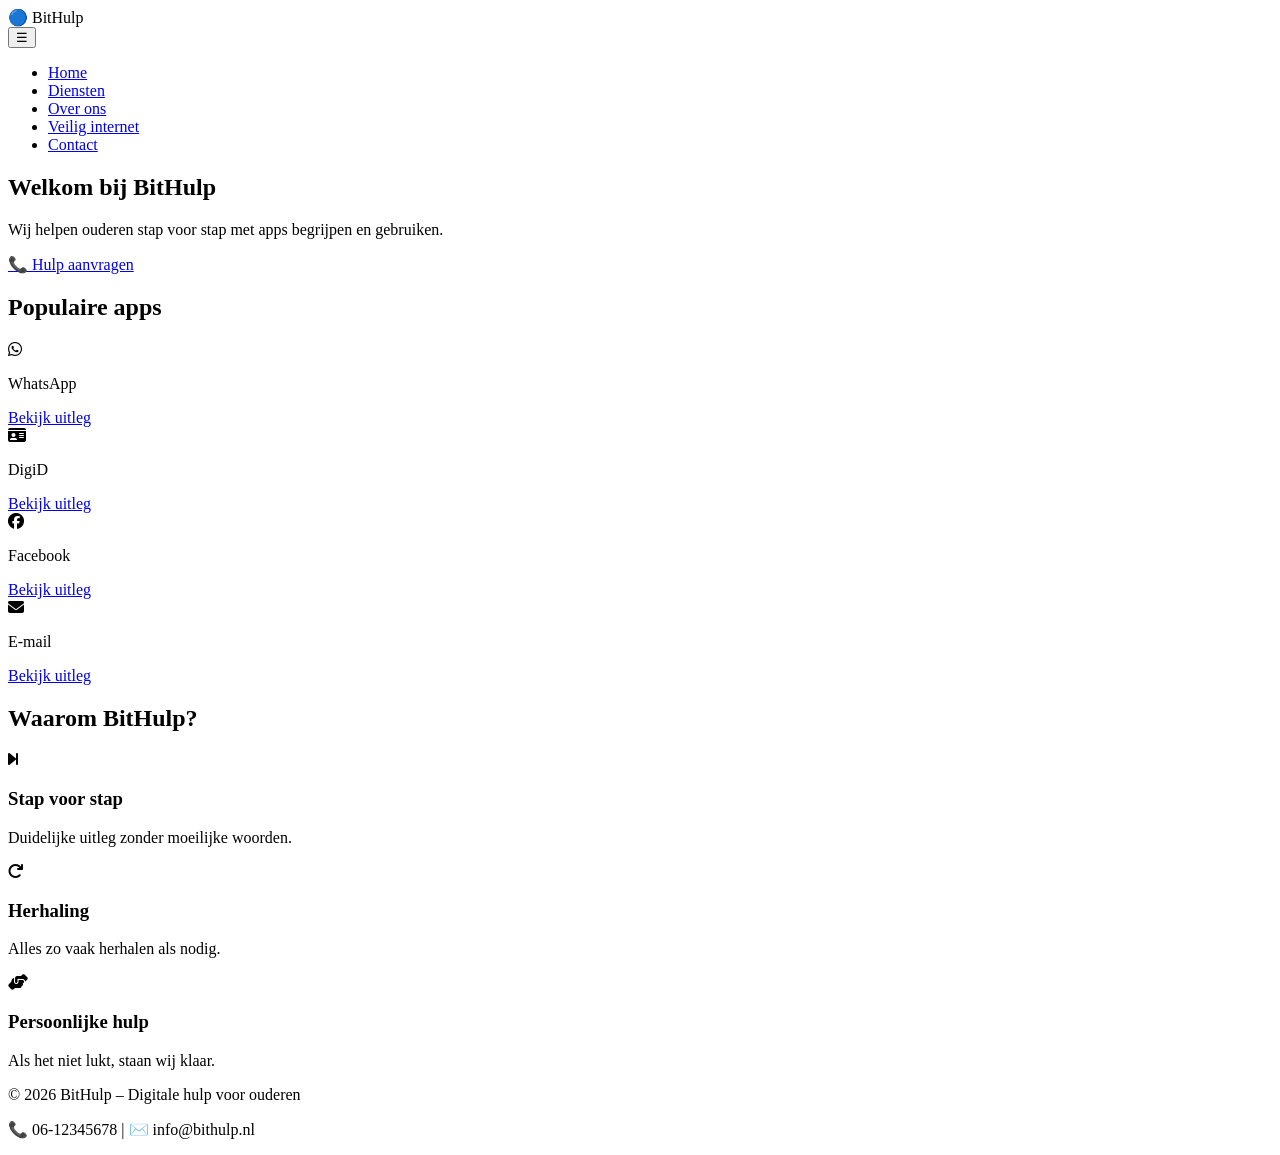
==== index.html @ cb2e79d6 "Add index.html - Homepage BitHulp This is the initial HTML structure for the BitHulp website, includ" ====
<!DOCTYPE html>
<html lang="nl">
<head>
  <meta charset="UTF-8" />
  <meta name="viewport" content="width=device-width, initial-scale=1.0"/>
  <title>BitHulp – Digitale hulp voor ouderen</title>
  <link rel="stylesheet" href="css/style.css"/>
  <link rel="stylesheet" href="https://cdnjs.cloudflare.com/ajax/libs/font-awesome/6.5.0/css/all.min.css"/>
</head>
<body>
  <nav class="navbar">
    <div class="nav-logo">🔵 BitHulp</div>
    <button class="menu-toggle" onclick="toggleMenu()">&#9776;</button>
    <ul class="nav-links" id="navLinks">
      <li><a href="index.html">Home</a></li>
      <li><a href="diensten.html">Diensten</a></li>
      <li><a href="over-ons.html">Over ons</a></li>
      <li><a href="veilig-internet.html">Veilig internet</a></li>
      <li><a href="contact.html">Contact</a></li>
    </ul>
  </nav>
  <section class="hero">
    <div class="hero-content">
      <h1>Welkom bij BitHulp</h1>
      <p>Wij helpen ouderen stap voor stap met apps begrijpen en gebruiken.</p>
      <a href="contact.html" class="btn-main">📞 Hulp aanvragen</a>
    </div>
  </section>
  <section class="section">
    <h2>Populaire apps</h2>
    <div class="app-grid">
      <div class="app-card"><i class="fab fa-whatsapp"></i><p>WhatsApp</p><a href="diensten.html" class="btn-small">Bekijk uitleg</a></div>
      <div class="app-card"><i class="fas fa-id-card"></i><p>DigiD</p><a href="diensten.html" class="btn-small">Bekijk uitleg</a></div>
      <div class="app-card"><i class="fab fa-facebook"></i><p>Facebook</p><a href="diensten.html" class="btn-small">Bekijk uitleg</a></div>
      <div class="app-card"><i class="fas fa-envelope"></i><p>E-mail</p><a href="diensten.html" class="btn-small">Bekijk uitleg</a></div>
    </div>
  </section>
  <section class="section section-alt">
    <h2>Waarom BitHulp?</h2>
    <div class="feature-grid">
      <div class="feature-card"><i class="fas fa-step-forward"></i><h3>Stap voor stap</h3><p>Duidelijke uitleg zonder moeilijke woorden.</p></div>
      <div class="feature-card"><i class="fas fa-redo"></i><h3>Herhaling</h3><p>Alles zo vaak herhalen als nodig.</p></div>
      <div class="feature-card"><i class="fas fa-hands-helping"></i><h3>Persoonlijke hulp</h3><p>Als het niet lukt, staan wij klaar.</p></div>
    </div>
  </section>
  <footer class="footer">
    <p>&copy; 2026 BitHulp – Digitale hulp voor ouderen</p>
    <p>📞 06-12345678 | ✉️ info@bithulp.nl</p>
  </footer>
  <script src="js/main.js"></script>
</body>
</html>
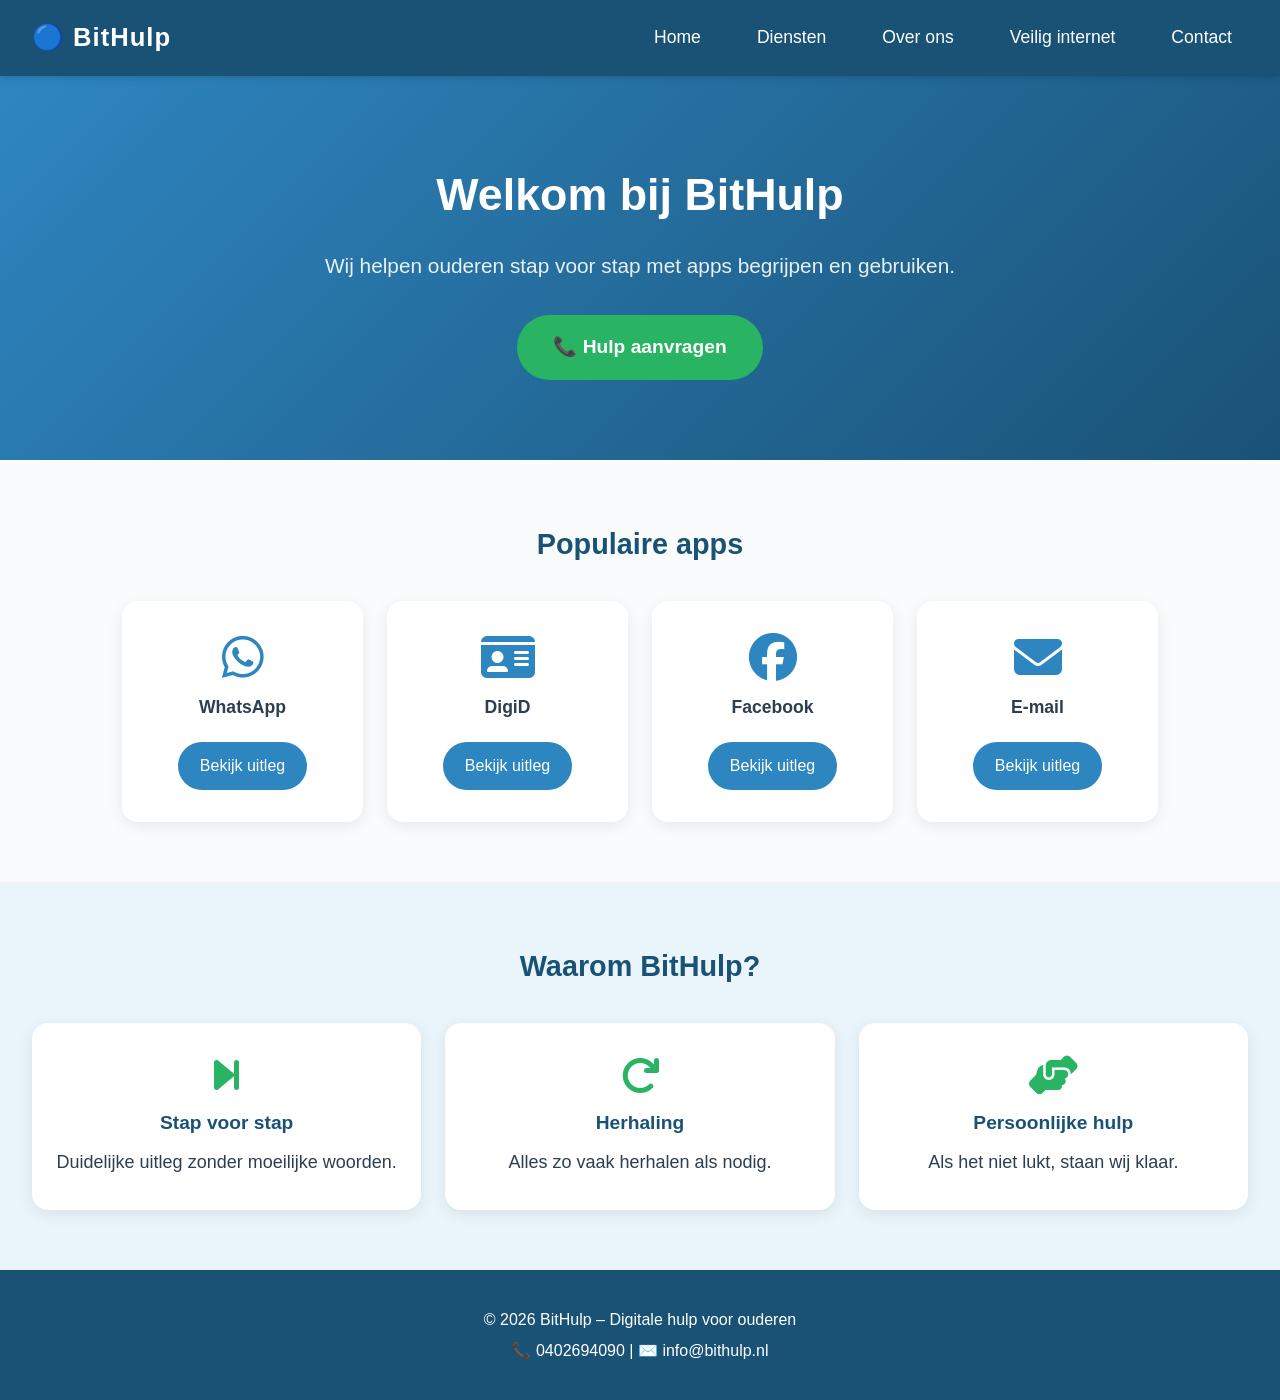
==== commit f30adb00: "modified:   contact.html 	modified:   diensten.html 	modified:   index.html 	modified:   over-ons.ht" ====
--- a/index.html
+++ b/index.html
@@ -45,7 +45,7 @@
   </section>
   <footer class="footer">
     <p>&copy; 2026 BitHulp – Digitale hulp voor ouderen</p>
-    <p>📞 06-12345678 | ✉️ info@bithulp.nl</p>
+    <p>📞 0402694090 | ✉️ info@bithulp.nl</p>
   </footer>
   <script src="js/main.js"></script>
 </body>
--- a/css/style.css
+++ b/css/style.css
@@ -0,0 +1,315 @@
+* { margin: 0; padding: 0; box-sizing: border-box; }
+
+body {
+  font-family: 'Segoe UI', Arial, sans-serif;
+  font-size: 18px;
+  color: #2c3e50;
+  background: #f9fbfd;
+  line-height: 1.7;
+}
+
+/* NAVBAR */
+.navbar {
+  background: #1a5276;
+  padding: 16px 32px;
+  display: flex;
+  align-items: center;
+  justify-content: space-between;
+  position: sticky;
+  top: 0;
+  z-index: 1000;
+  box-shadow: 0 2px 8px rgba(0,0,0,0.15);
+}
+.nav-logo {
+  color: white;
+  font-size: 1.6rem;
+  font-weight: bold;
+  letter-spacing: 1px;
+}
+.nav-links {
+  list-style: none;
+  display: flex;
+  gap: 24px;
+}
+.nav-links a {
+  color: white;
+  text-decoration: none;
+  font-size: 1.1rem;
+  padding: 8px 16px;
+  border-radius: 8px;
+  transition: background 0.2s;
+}
+.nav-links a:hover, .nav-links a.active {
+  background: #2e86c1;
+}
+.menu-toggle {
+  display: none;
+  background: none;
+  border: none;
+  color: white;
+  font-size: 2rem;
+  cursor: pointer;
+}
+
+/* HERO */
+.hero {
+  background: linear-gradient(135deg, #2e86c1, #1a5276);
+  color: white;
+  text-align: center;
+  padding: 80px 32px;
+}
+.hero h1 { font-size: 2.8rem; margin-bottom: 16px; }
+.hero p { font-size: 1.3rem; margin-bottom: 32px; opacity: 0.9; }
+
+.page-hero {
+  background: #2e86c1;
+  color: white;
+  text-align: center;
+  padding: 48px 32px;
+}
+.page-hero h1 { font-size: 2.2rem; }
+.page-hero p { font-size: 1.1rem; opacity: 0.9; margin-top: 8px; }
+
+/* BUTTONS */
+.btn-main {
+  background: #28b463;
+  color: white;
+  padding: 16px 36px;
+  border-radius: 50px;
+  font-size: 1.2rem;
+  font-weight: bold;
+  text-decoration: none;
+  border: none;
+  cursor: pointer;
+  transition: background 0.2s;
+  display: inline-block;
+}
+.btn-main:hover { background: #1e8449; }
+.btn-small {
+  background: #2e86c1;
+  color: white;
+  padding: 10px 22px;
+  border-radius: 30px;
+  font-size: 1rem;
+  text-decoration: none;
+  border: none;
+  cursor: pointer;
+  transition: background 0.2s;
+  display: inline-block;
+  margin-top: 8px;
+}
+.btn-small:hover { background: #1a5276; }
+
+/* SECTIONS */
+.section {
+  padding: 60px 32px;
+  max-width: 1100px;
+  margin: 0 auto;
+}
+.section h2 { font-size: 1.8rem; margin-bottom: 32px; color: #1a5276; text-align: center; }
+.section-alt { background: #eaf4fb; max-width: 100%; padding: 60px 32px; }
+.section-alt h2 { color: #1a5276; }
+
+/* APP GRID */
+.app-grid {
+  display: grid;
+  grid-template-columns: repeat(auto-fit, minmax(180px, 1fr));
+  gap: 24px;
+  margin-top: 16px;
+}
+.app-card {
+  background: white;
+  border-radius: 16px;
+  padding: 32px 16px;
+  text-align: center;
+  box-shadow: 0 4px 16px rgba(0,0,0,0.08);
+  transition: transform 0.2s;
+}
+.app-card:hover { transform: translateY(-4px); }
+.app-card i { font-size: 3rem; color: #2e86c1; margin-bottom: 12px; display: block; }
+.app-card p { font-size: 1.1rem; font-weight: bold; margin-bottom: 12px; }
+
+/* FEATURES */
+.feature-grid {
+  display: grid;
+  grid-template-columns: repeat(auto-fit, minmax(220px, 1fr));
+  gap: 24px;
+  margin-top: 16px;
+}
+.feature-card {
+  background: white;
+  border-radius: 16px;
+  padding: 32px 24px;
+  text-align: center;
+  box-shadow: 0 4px 16px rgba(0,0,0,0.08);
+}
+.feature-card i { font-size: 2.5rem; color: #28b463; margin-bottom: 12px; display: block; }
+.feature-card h3 { font-size: 1.2rem; margin-bottom: 8px; color: #1a5276; }
+
+/* SERVICES */
+.service-list { display: flex; flex-direction: column; gap: 24px; }
+.service-item {
+  background: white;
+  border-radius: 16px;
+  padding: 28px;
+  display: flex;
+  align-items: flex-start;
+  gap: 24px;
+  box-shadow: 0 4px 16px rgba(0,0,0,0.08);
+}
+.service-item i { font-size: 2.5rem; color: #2e86c1; min-width: 50px; margin-top: 4px; }
+.service-item h3 { font-size: 1.3rem; color: #1a5276; margin-bottom: 8px; }
+
+/* ABOUT */
+.about-block { margin-bottom: 48px; }
+.about-block h2 { font-size: 1.6rem; color: #1a5276; margin-bottom: 16px; }
+.about-block p { font-size: 1.1rem; }
+
+/* TEAM */
+.team-grid {
+  display: grid;
+  grid-template-columns: repeat(auto-fit, minmax(200px, 1fr));
+  gap: 24px;
+  margin-top: 16px;
+}
+.team-card {
+  background: white;
+  border-radius: 16px;
+  padding: 32px 24px;
+  text-align: center;
+  box-shadow: 0 4px 16px rgba(0,0,0,0.08);
+}
+.team-avatar i { font-size: 4rem; color: #2e86c1; }
+.team-card h3 { font-size: 1.2rem; margin: 12px 0 6px; color: #1a5276; }
+.team-card p { color: #7f8c8d; }
+
+/* TIPS */
+.tip-block {
+  background: white;
+  border-radius: 16px;
+  padding: 32px;
+  margin-bottom: 28px;
+  box-shadow: 0 4px 16px rgba(0,0,0,0.08);
+}
+.tip-block i { font-size: 2.5rem; color: #2e86c1; margin-bottom: 12px; display: block; }
+.tip-block h2 { font-size: 1.5rem; color: #1a5276; margin-bottom: 12px; }
+.tip-list { list-style: none; margin-top: 12px; }
+.tip-list li { font-size: 1.1rem; padding: 8px 0; border-bottom: 1px solid #eee; }
+
+/* CONTACT */
+.contact-grid {
+  display: grid;
+  grid-template-columns: 1fr 1fr;
+  gap: 40px;
+}
+.contact-phone {
+  display: flex;
+  align-items: center;
+  gap: 20px;
+  background: #eaf4fb;
+  border-radius: 16px;
+  padding: 28px;
+  margin-bottom: 24px;
+}
+.contact-phone i { font-size: 3rem; color: #28b463; }
+.phone-number { font-size: 2rem; font-weight: bold; color: #1a5276; text-decoration: none; display: block; }
+.contact-detail {
+  display: flex;
+  align-items: center;
+  gap: 20px;
+  padding: 16px 0;
+  border-bottom: 1px solid #eee;
+}
+.contact-detail i { font-size: 1.8rem; color: #2e86c1; min-width: 40px; }
+.contact-form-block h2 { font-size: 1.5rem; color: #1a5276; margin-bottom: 20px; }
+.contact-form { display: flex; flex-direction: column; gap: 12px; }
+.contact-form label { font-weight: bold; font-size: 1rem; }
+.contact-form input, .contact-form textarea {
+  padding: 14px 18px;
+  border: 2px solid #d6eaf8;
+  border-radius: 10px;
+  font-size: 1.1rem;
+  font-family: inherit;
+  transition: border-color 0.2s;
+}
+.contact-form input:focus, .contact-form textarea:focus {
+  outline: none;
+  border-color: #2e86c1;
+}
+
+/* CHATBOT */
+.chatbot-bubble {
+  position: fixed;
+  bottom: 28px;
+  right: 28px;
+  background: #2e86c1;
+  color: white;
+  font-size: 2rem;
+  width: 64px;
+  height: 64px;
+  border-radius: 50%;
+  display: flex;
+  align-items: center;
+  justify-content: center;
+  cursor: pointer;
+  box-shadow: 0 4px 16px rgba(0,0,0,0.2);
+  z-index: 999;
+}
+.chatbot-box {
+  position: fixed;
+  bottom: 110px;
+  right: 28px;
+  width: 320px;
+  background: white;
+  border-radius: 16px;
+  box-shadow: 0 8px 32px rgba(0,0,0,0.15);
+  display: none;
+  flex-direction: column;
+  z-index: 1000;
+  overflow: hidden;
+}
+.chatbot-box.open { display: flex; }
+.chatbot-header {
+  background: #1a5276;
+  color: white;
+  padding: 16px;
+  display: flex;
+  justify-content: space-between;
+  align-items: center;
+  font-weight: bold;
+}
+.chatbot-header button { background: none; border: none; color: white; font-size: 1.2rem; cursor: pointer; }
+.chatbot-messages { padding: 16px; min-height: 160px; max-height: 220px; overflow-y: auto; }
+.bot-msg, .user-msg {
+  padding: 10px 14px;
+  border-radius: 12px;
+  margin-bottom: 10px;
+  font-size: 1rem;
+  max-width: 85%;
+}
+.bot-msg { background: #eaf4fb; color: #1a5276; }
+.user-msg { background: #2e86c1; color: white; margin-left: auto; }
+.chatbot-input { display: flex; border-top: 1px solid #eee; }
+.chatbot-input input { flex: 1; padding: 12px; border: none; font-size: 1rem; font-family: inherit; }
+.chatbot-input button { background: #2e86c1; color: white; border: none; padding: 0 18px; cursor: pointer; font-size: 1.3rem; }
+
+/* FOOTER */
+.footer {
+  background: #1a5276;
+  color: white;
+  text-align: center;
+  padding: 32px;
+  font-size: 1rem;
+}
+.footer p { margin: 4px 0; }
+
+/* RESPONSIVE */
+@media (max-width: 768px) {
+  .menu-toggle { display: block; }
+  .nav-links { display: none; flex-direction: column; width: 100%; position: absolute; top: 64px; left: 0; background: #1a5276; padding: 16px; }
+  .nav-links.open { display: flex; }
+  .hero h1 { font-size: 1.8rem; }
+  .contact-grid { grid-template-columns: 1fr; }
+  .phone-number { font-size: 1.5rem; }
+  .chatbot-box { width: 90vw; right: 5vw; }
+}
